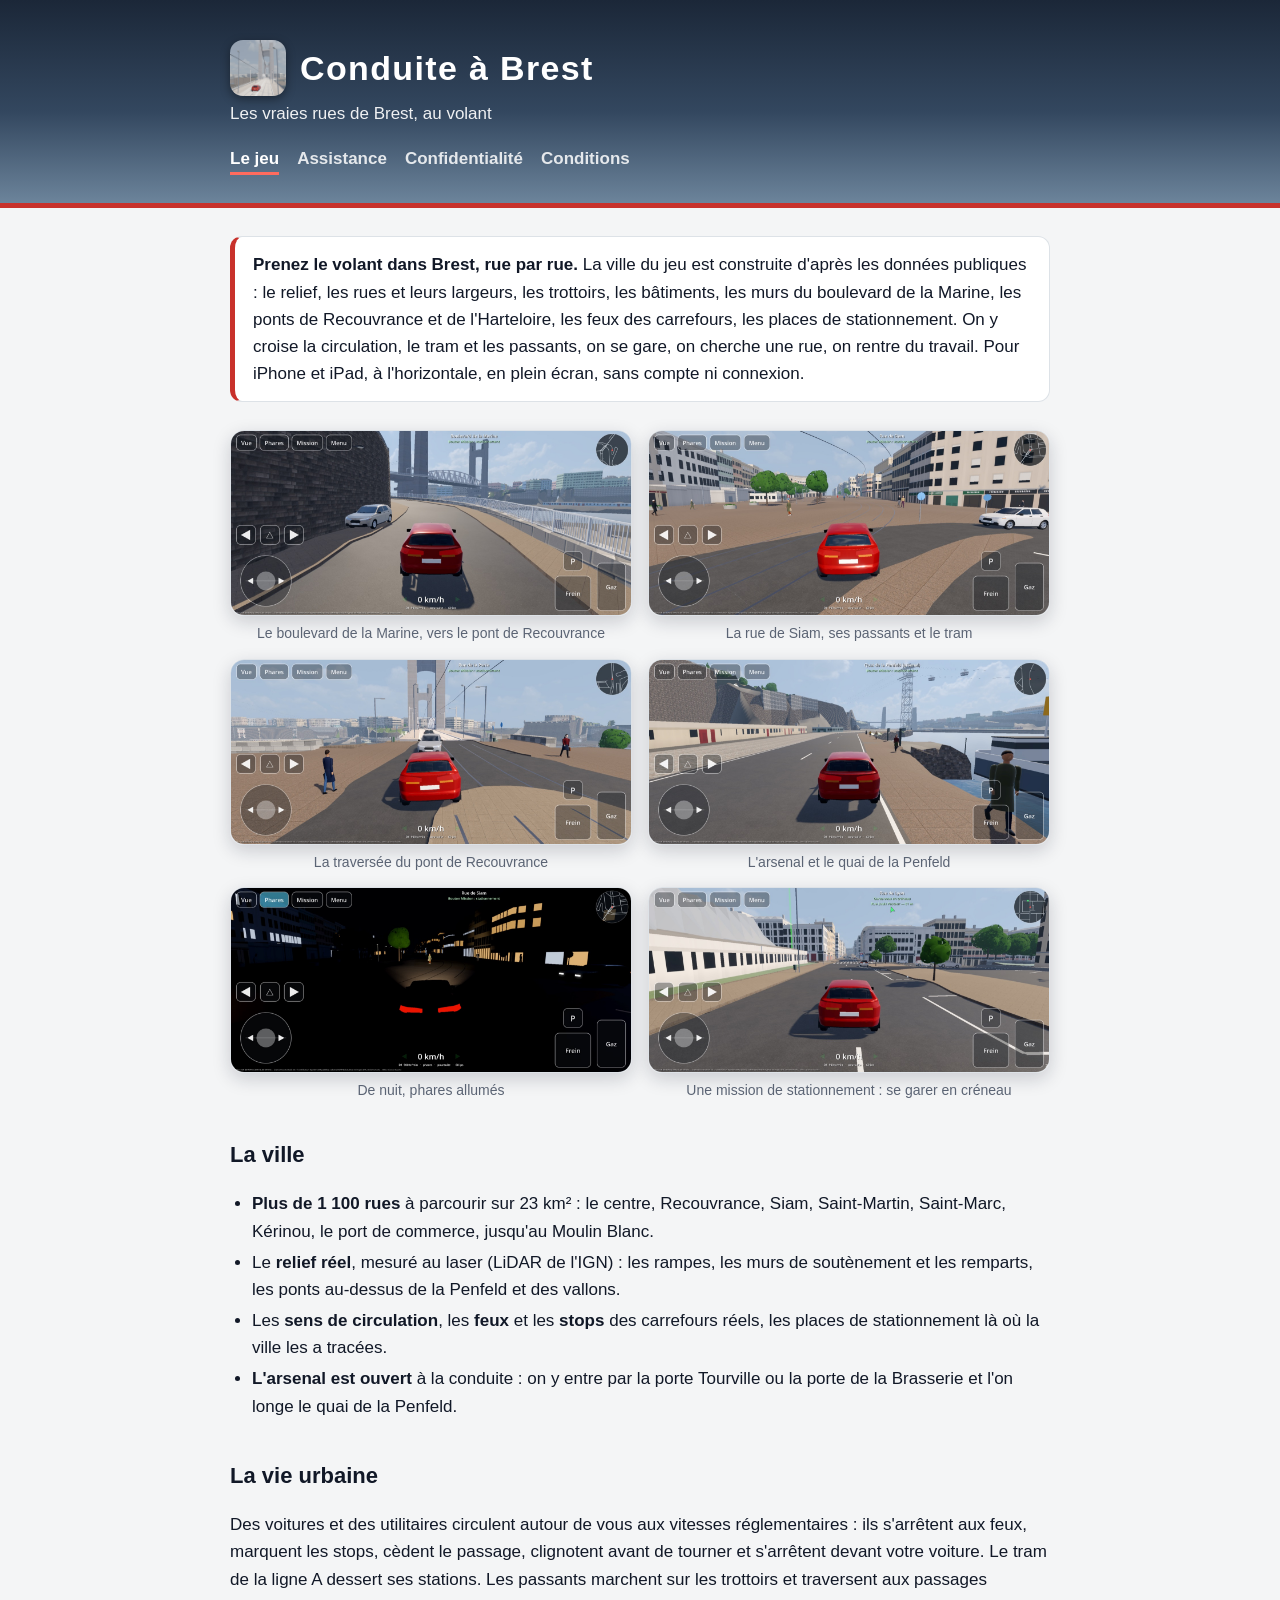
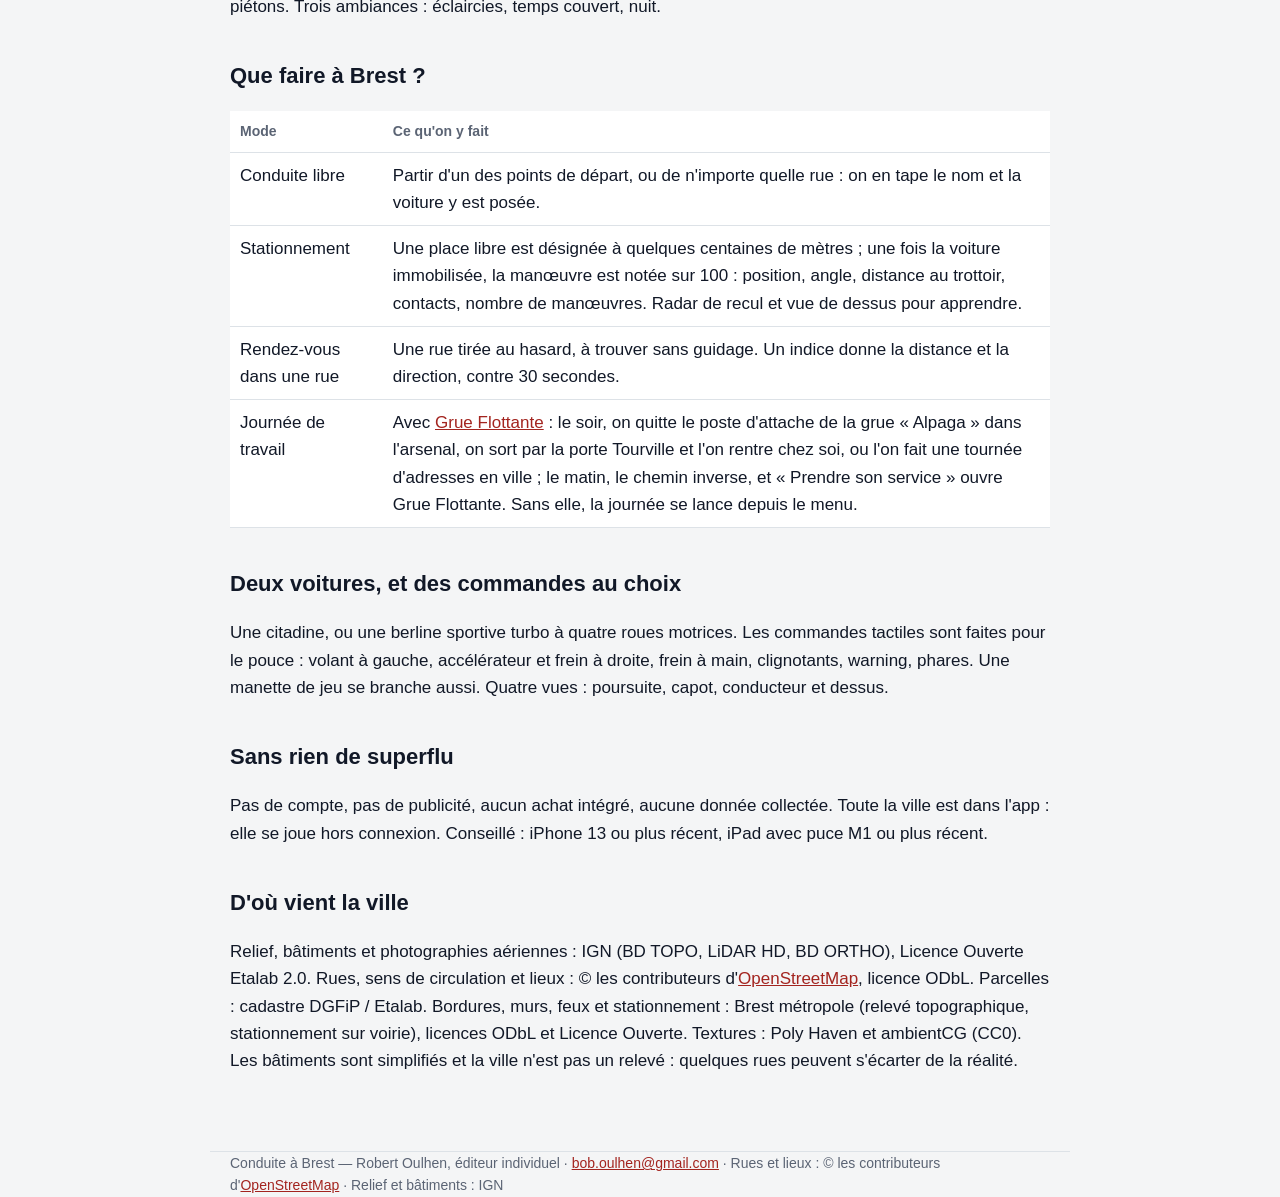
==== index.html @ 37d0cf68 "Site de Conduite à Brest : présentation, assistance, confidentialité, conditions Co-Authored-By: Cla" ====
<!doctype html>
<html lang="fr">
<head>
<meta charset="utf-8">
<meta name="viewport" content="width=device-width, initial-scale=1">
<title>Conduite à Brest — rouler dans les vraies rues de Brest, pour iPhone et iPad</title>
<meta name="description" content="Conduite à Brest : roulez dans les vraies rues de Brest, du boulevard de la Marine à Saint-Marc et au Moulin Blanc, avec la circulation, les feux, le tram et les passants. Créneaux notés, rendez-vous dans une rue, journée de travail avec Grue Flottante. Pour iPhone et iPad, sans compte ni connexion.">
<link rel="icon" href="images/icone.png">
<link rel="apple-touch-icon" href="images/icone.png">
<link rel="stylesheet" href="style.css">
</head>
<body>
<header class="bandeau">
  <div class="dedans">
    <h1><img class="icone" src="images/icone.png" alt="" width="56" height="56">Conduite à Brest</h1>
    <p class="accroche">Les vraies rues de Brest, au volant</p>
    <nav>
      <a href="index.html" aria-current="page">Le jeu</a>
      <a href="assistance.html">Assistance</a>
      <a href="confidentialite.html">Confidentialité</a>
      <a href="conditions.html">Conditions</a>
    </nav>
  </div>
</header>
<main class="dedans">
  <div class="encadre">
    <p><strong>Prenez le volant dans Brest, rue par rue.</strong> La ville du jeu est construite d'après les données
    publiques : le relief, les rues et leurs largeurs, les trottoirs, les bâtiments, les murs du boulevard de la
    Marine, les ponts de Recouvrance et de l'Harteloire, les feux des carrefours, les places de stationnement. On y
    croise la circulation, le tram et les passants, on se gare, on cherche une rue, on rentre du travail. Pour
    iPhone et iPad, à l'horizontale, en plein écran, sans compte ni connexion.</p>
  </div>

  <div class="galerie">
    <figure><img src="images/boulevard-de-la-marine.jpg" alt="La voiture rouge monte le boulevard de la Marine le long du grand mur des remparts ; au fond, le pont de Recouvrance et la Penfeld." width="1400" height="644">
      <figcaption>Le boulevard de la Marine, vers le pont de Recouvrance</figcaption></figure>
    <figure><img src="images/rue-de-siam.jpg" alt="Le bas de la rue de Siam : passants sur la place, voies du tram, immeubles de la Reconstruction." loading="lazy" width="1400" height="644">
      <figcaption>La rue de Siam, ses passants et le tram</figcaption></figure>
    <figure><img src="images/pont-de-recouvrance.jpg" alt="Sur le pont de Recouvrance, derrière une voiture, entre les deux pylônes ; au loin, la rive droite." loading="lazy" width="1400" height="644">
      <figcaption>La traversée du pont de Recouvrance</figcaption></figure>
    <figure><img src="images/arsenal.jpg" alt="Le quai de la Penfeld dans l'arsenal : la route le long de l'eau, la muraille, le téléphérique et le pont de Recouvrance au loin." loading="lazy" width="1400" height="644">
      <figcaption>L'arsenal et le quai de la Penfeld</figcaption></figure>
    <figure><img src="images/nuit.jpg" alt="La rue de Siam de nuit : fenêtres éclairées, passants, la route éclairée par les phares." loading="lazy" width="1400" height="644">
      <figcaption>De nuit, phares allumés</figcaption></figure>
    <figure><img src="images/stationnement.jpg" alt="Rue de Lyon : une mission de stationnement, « Garez-vous en créneau », la flèche verte indique la place à 155 m." loading="lazy" width="1400" height="644">
      <figcaption>Une mission de stationnement : se garer en créneau</figcaption></figure>
  </div>

  <h2>La ville</h2>
  <ul>
    <li><strong>Plus de 1 100 rues</strong> à parcourir sur 23 km² : le centre, Recouvrance, Siam, Saint-Martin,
    Saint-Marc, Kérinou, le port de commerce, jusqu'au Moulin Blanc.</li>
    <li>Le <strong>relief réel</strong>, mesuré au laser (LiDAR de l'IGN) : les rampes, les murs de soutènement et
    les remparts, les ponts au-dessus de la Penfeld et des vallons.</li>
    <li>Les <strong>sens de circulation</strong>, les <strong>feux</strong> et les <strong>stops</strong> des
    carrefours réels, les places de stationnement là où la ville les a tracées.</li>
    <li><strong>L'arsenal est ouvert</strong> à la conduite : on y entre par la porte Tourville ou la porte de la
    Brasserie et l'on longe le quai de la Penfeld.</li>
  </ul>

  <h2>La vie urbaine</h2>
  <p>Des voitures et des utilitaires circulent autour de vous aux vitesses réglementaires : ils s'arrêtent aux
  feux, marquent les stops, cèdent le passage, clignotent avant de tourner et s'arrêtent devant votre voiture. Le
  tram de la ligne A dessert ses stations. Les passants marchent sur les trottoirs et traversent aux passages
  piétons. Trois ambiances : éclaircies, temps couvert, nuit.</p>

  <h2>Que faire à Brest ?</h2>
  <table>
    <tr><th>Mode</th><th>Ce qu'on y fait</th></tr>
    <tr><td>Conduite libre</td><td>Partir d'un des points de départ, ou de n'importe quelle rue : on en tape le nom et
    la voiture y est posée.</td></tr>
    <tr><td>Stationnement</td><td>Une place libre est désignée à quelques centaines de mètres ; une fois la voiture
    immobilisée, la manœuvre est notée sur 100 : position, angle, distance au trottoir, contacts, nombre de
    manœuvres. Radar de recul et vue de dessus pour apprendre.</td></tr>
    <tr><td>Rendez-vous dans une rue</td><td>Une rue tirée au hasard, à trouver sans guidage. Un indice donne la
    distance et la direction, contre 30 secondes.</td></tr>
    <tr><td>Journée de travail</td><td>Avec <a href="https://boboul-cloud.github.io/grueflottante/">Grue Flottante</a> :
    le soir, on quitte le poste d'attache de la grue « Alpaga » dans l'arsenal, on sort par la porte Tourville et
    l'on rentre chez soi, ou l'on fait une tournée d'adresses en ville ; le matin, le chemin inverse, et « Prendre
    son service » ouvre Grue Flottante. Sans elle, la journée se lance depuis le menu.</td></tr>
  </table>

  <h2>Deux voitures, et des commandes au choix</h2>
  <p>Une citadine, ou une berline sportive turbo à quatre roues motrices. Les commandes tactiles sont faites pour
  le pouce : volant à gauche, accélérateur et frein à droite, frein à main, clignotants, warning, phares. Une
  manette de jeu se branche aussi. Quatre vues : poursuite, capot, conducteur et dessus.</p>

  <h2>Sans rien de superflu</h2>
  <p>Pas de compte, pas de publicité, aucun achat intégré, aucune donnée collectée. Toute la ville est dans l'app :
  elle se joue hors connexion. Conseillé : iPhone 13 ou plus récent, iPad avec puce M1 ou plus récent.</p>

  <h2>D'où vient la ville</h2>
  <p>Relief, bâtiments et photographies aériennes : IGN (BD TOPO, LiDAR HD, BD ORTHO), Licence Ouverte Etalab 2.0.
  Rues, sens de circulation et lieux : © les contributeurs d'<a href="https://www.openstreetmap.org/copyright">OpenStreetMap</a>,
  licence ODbL. Parcelles : cadastre DGFiP / Etalab. Bordures, murs, feux et stationnement : Brest métropole
  (relevé topographique, stationnement sur voirie), licences ODbL et Licence Ouverte. Textures : Poly Haven et
  ambientCG (CC0). Les bâtiments sont simplifiés et la ville n'est pas un relevé : quelques rues peuvent s'écarter
  de la réalité.</p>
</main>
<footer class="dedans">Conduite à Brest — Robert Oulhen, éditeur individuel · <a href="mailto:bob.oulhen@gmail.com">bob.oulhen@gmail.com</a> · Rues et lieux : © les contributeurs d'<a href="https://www.openstreetmap.org/copyright">OpenStreetMap</a> · Relief et bâtiments : IGN</footer>
</body>
</html>
---- style.css ----
:root { --encre: #111827; --doux: #5b6474; --fond: #f4f5f6; --carte: #ffffff; --trait: #dde2e7;
        --rouge: #c8312b; --lien: #a3241f; }
@media (prefers-color-scheme: dark) {
  :root { --encre: #e8eaed; --doux: #8d96a3; --fond: #0c1118; --carte: #151c26; --trait: #273241;
          --rouge: #e5534b; --lien: #ff8a80; }
}
* { box-sizing: border-box; }
body { margin: 0; background: var(--fond); color: var(--encre);
       font: 17px/1.6 -apple-system, BlinkMacSystemFont, "Segoe UI", sans-serif; }
/* Le bandeau reprend le ciel de l'icône : le gris-bleu de la rade au-dessus du pont de Recouvrance. */
.bandeau { background: linear-gradient(180deg, #1b2738 0%, #33475f 55%, #6c849b 100%);
           color: #fff; padding: 40px 0 28px; border-bottom: 5px solid var(--rouge); }
.dedans { max-width: 860px; margin: 0 auto; padding: 0 20px; }
h1 { margin: 0; font-size: 34px; letter-spacing: .04em; display: flex; align-items: center; gap: 14px; }
.icone { width: 56px; height: 56px; border-radius: 13px; box-shadow: 0 3px 10px rgba(0,0,0,.4); flex: none; }
.accroche { margin: 4px 0 18px; opacity: .92; }
nav { display: flex; gap: 18px; flex-wrap: wrap; }
nav a { color: #fff; text-decoration: none; font-weight: 600; opacity: .85; }
nav a[aria-current="page"] { opacity: 1; border-bottom: 3px solid #ff6b5e; }
main.dedans { padding-top: 28px; padding-bottom: 60px; }
h2 { margin-top: 38px; font-size: 22px; }
h3 { margin-bottom: 4px; font-size: 18px; }
h3 + p { margin-top: 0; }
a { color: var(--lien); }
.date { color: var(--doux); font-size: 14px; }
.encadre { background: var(--carte); border: 1px solid var(--trait); border-left: 5px solid var(--rouge);
           border-radius: 12px; padding: 14px 18px; }
.encadre h3 { margin: 0 0 6px; }
.encadre p { margin: 0; }
.encadre p + p { margin-top: 8px; }
ul { padding-left: 22px; }
li { margin: 4px 0; }
table { width: 100%; border-collapse: collapse; margin: 12px 0; background: var(--carte); }
th, td { text-align: left; padding: 9px 10px; border-bottom: 1px solid var(--trait); vertical-align: top; }
th { font-size: 14px; color: var(--doux); }
kbd { font: 14px ui-monospace, Menlo, monospace; border: 1px solid var(--trait); border-radius: 5px; padding: 0 5px;
      background: var(--carte); }
footer { color: var(--doux); font-size: 14px; border-top: 1px solid var(--trait); padding: 18px 20px 40px; }
/* Le jeu se joue à l'horizontale : deux captures par rangée, une seule sur un téléphone. */
.galerie { display: grid; grid-template-columns: repeat(2, 1fr); gap: 16px; margin: 28px 0 8px; }
.galerie figure { margin: 0; text-align: center; }
.galerie img { width: 100%; height: auto; display: block; border-radius: 14px; border: 1px solid var(--trait);
               box-shadow: 0 6px 18px rgba(16,22,42,.18); }
figcaption { margin-top: 8px; font-size: 14px; color: var(--doux); line-height: 1.3; }
@media (max-width: 620px) {
  .galerie { grid-template-columns: 1fr; }
  h1 { font-size: 28px; }
  .icone { width: 46px; height: 46px; border-radius: 11px; }
}
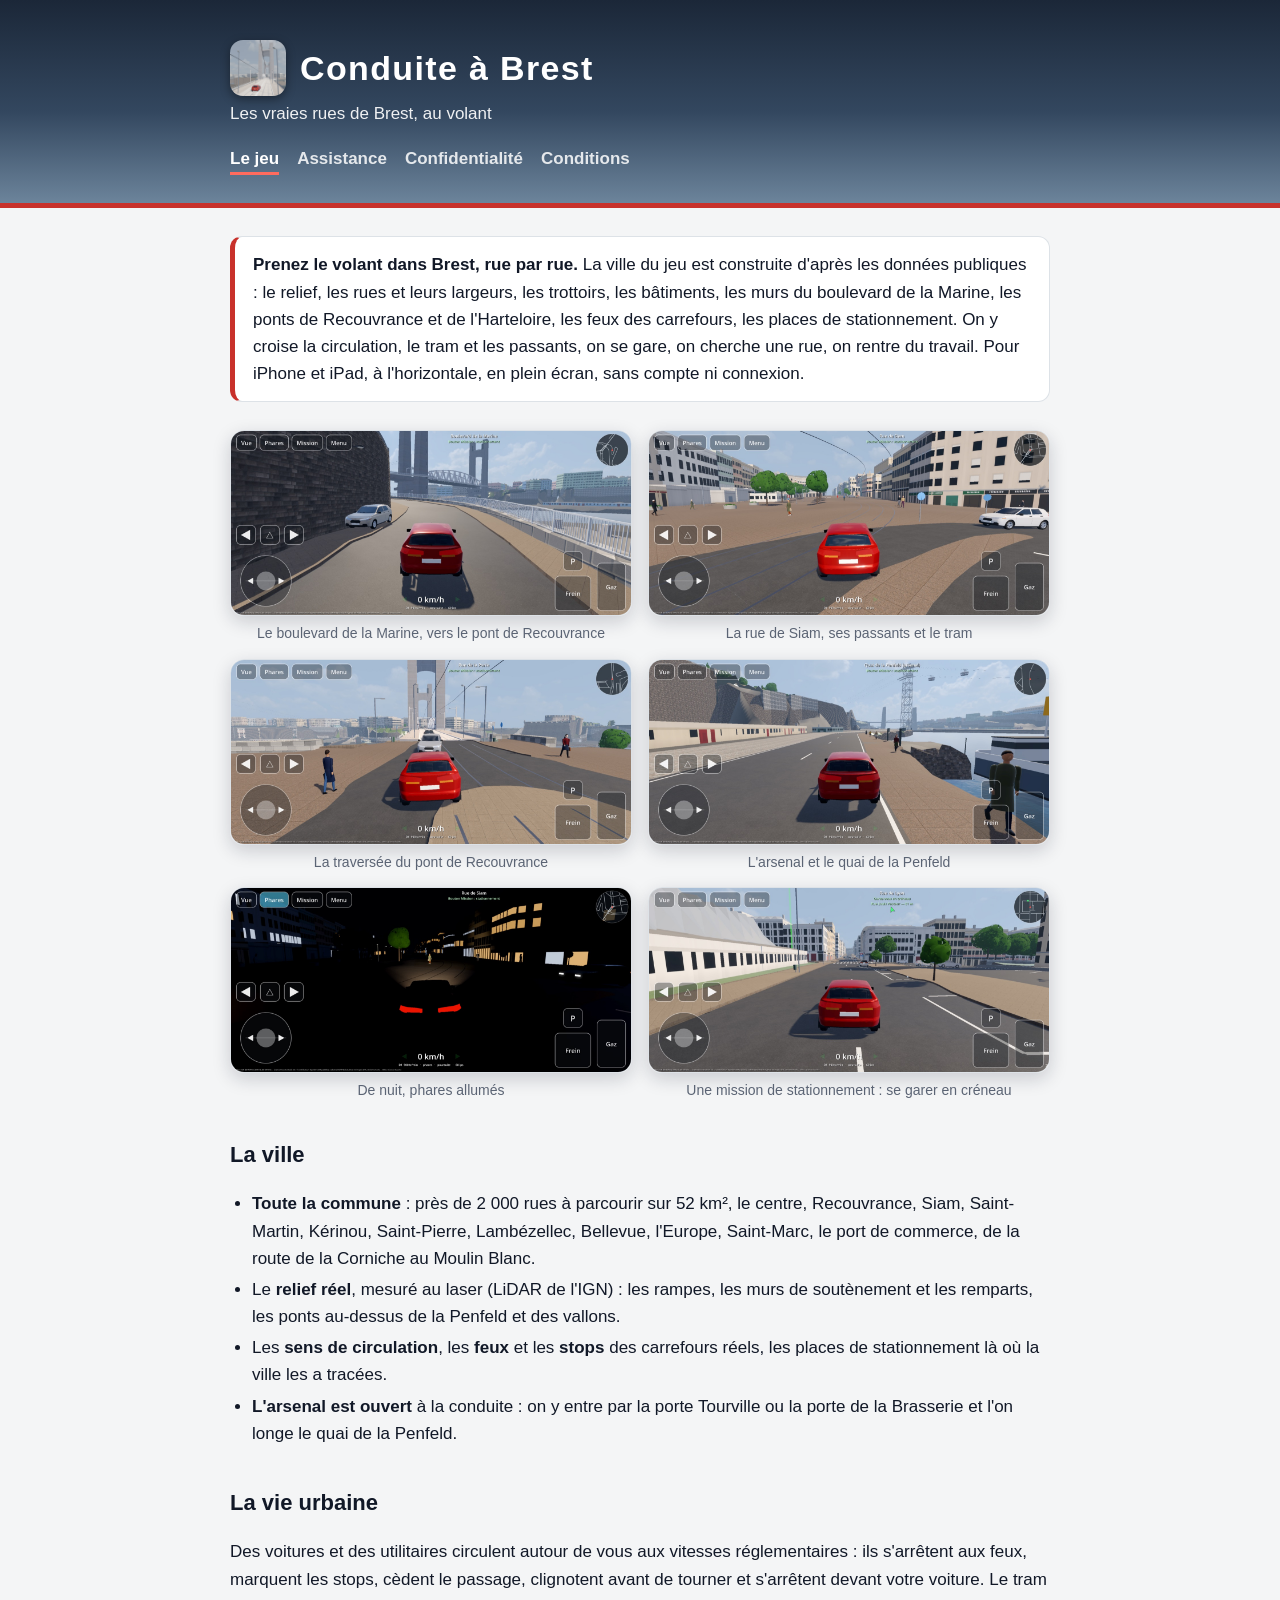
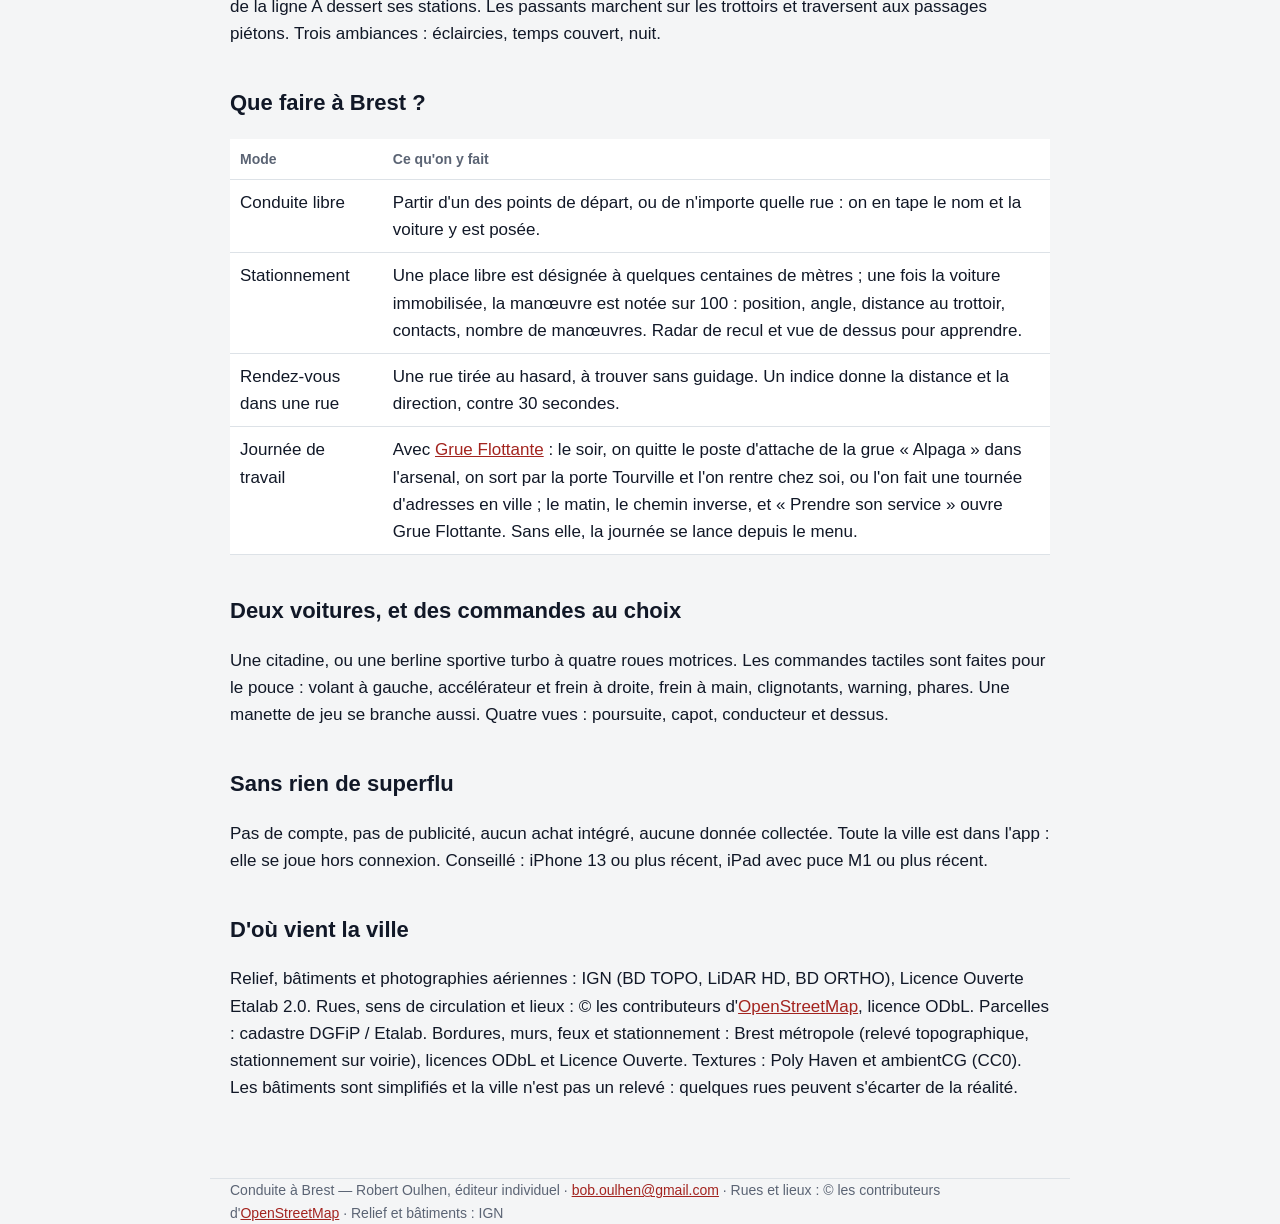
==== commit 33e6da11: "Accueil : toute la commune de Brest (près de 2 000 rues sur 52 km²) La ville du jeu couvre désormais" ====
--- a/index.html
+++ b/index.html
@@ -4,7 +4,7 @@
 <meta charset="utf-8">
 <meta name="viewport" content="width=device-width, initial-scale=1">
 <title>Conduite à Brest — rouler dans les vraies rues de Brest, pour iPhone et iPad</title>
-<meta name="description" content="Conduite à Brest : roulez dans les vraies rues de Brest, du boulevard de la Marine à Saint-Marc et au Moulin Blanc, avec la circulation, les feux, le tram et les passants. Créneaux notés, rendez-vous dans une rue, journée de travail avec Grue Flottante. Pour iPhone et iPad, sans compte ni connexion.">
+<meta name="description" content="Conduite à Brest : roulez dans les vraies rues de toute la commune de Brest, de la route de la Corniche à Saint-Marc et au Moulin Blanc, avec la circulation, les feux, le tram et les passants. Créneaux notés, rendez-vous dans une rue, journée de travail avec Grue Flottante. Pour iPhone et iPad, sans compte ni connexion.">
 <link rel="icon" href="images/icone.png">
 <link rel="apple-touch-icon" href="images/icone.png">
 <link rel="stylesheet" href="style.css">
@@ -48,8 +48,9 @@
 
   <h2>La ville</h2>
   <ul>
-    <li><strong>Plus de 1 100 rues</strong> à parcourir sur 23 km² : le centre, Recouvrance, Siam, Saint-Martin,
-    Saint-Marc, Kérinou, le port de commerce, jusqu'au Moulin Blanc.</li>
+    <li><strong>Toute la commune</strong> : près de 2 000 rues à parcourir sur 52 km², le centre, Recouvrance,
+    Siam, Saint-Martin, Kérinou, Saint-Pierre, Lambézellec, Bellevue, l'Europe, Saint-Marc, le port de commerce,
+    de la route de la Corniche au Moulin Blanc.</li>
     <li>Le <strong>relief réel</strong>, mesuré au laser (LiDAR de l'IGN) : les rampes, les murs de soutènement et
     les remparts, les ponts au-dessus de la Penfeld et des vallons.</li>
     <li>Les <strong>sens de circulation</strong>, les <strong>feux</strong> et les <strong>stops</strong> des
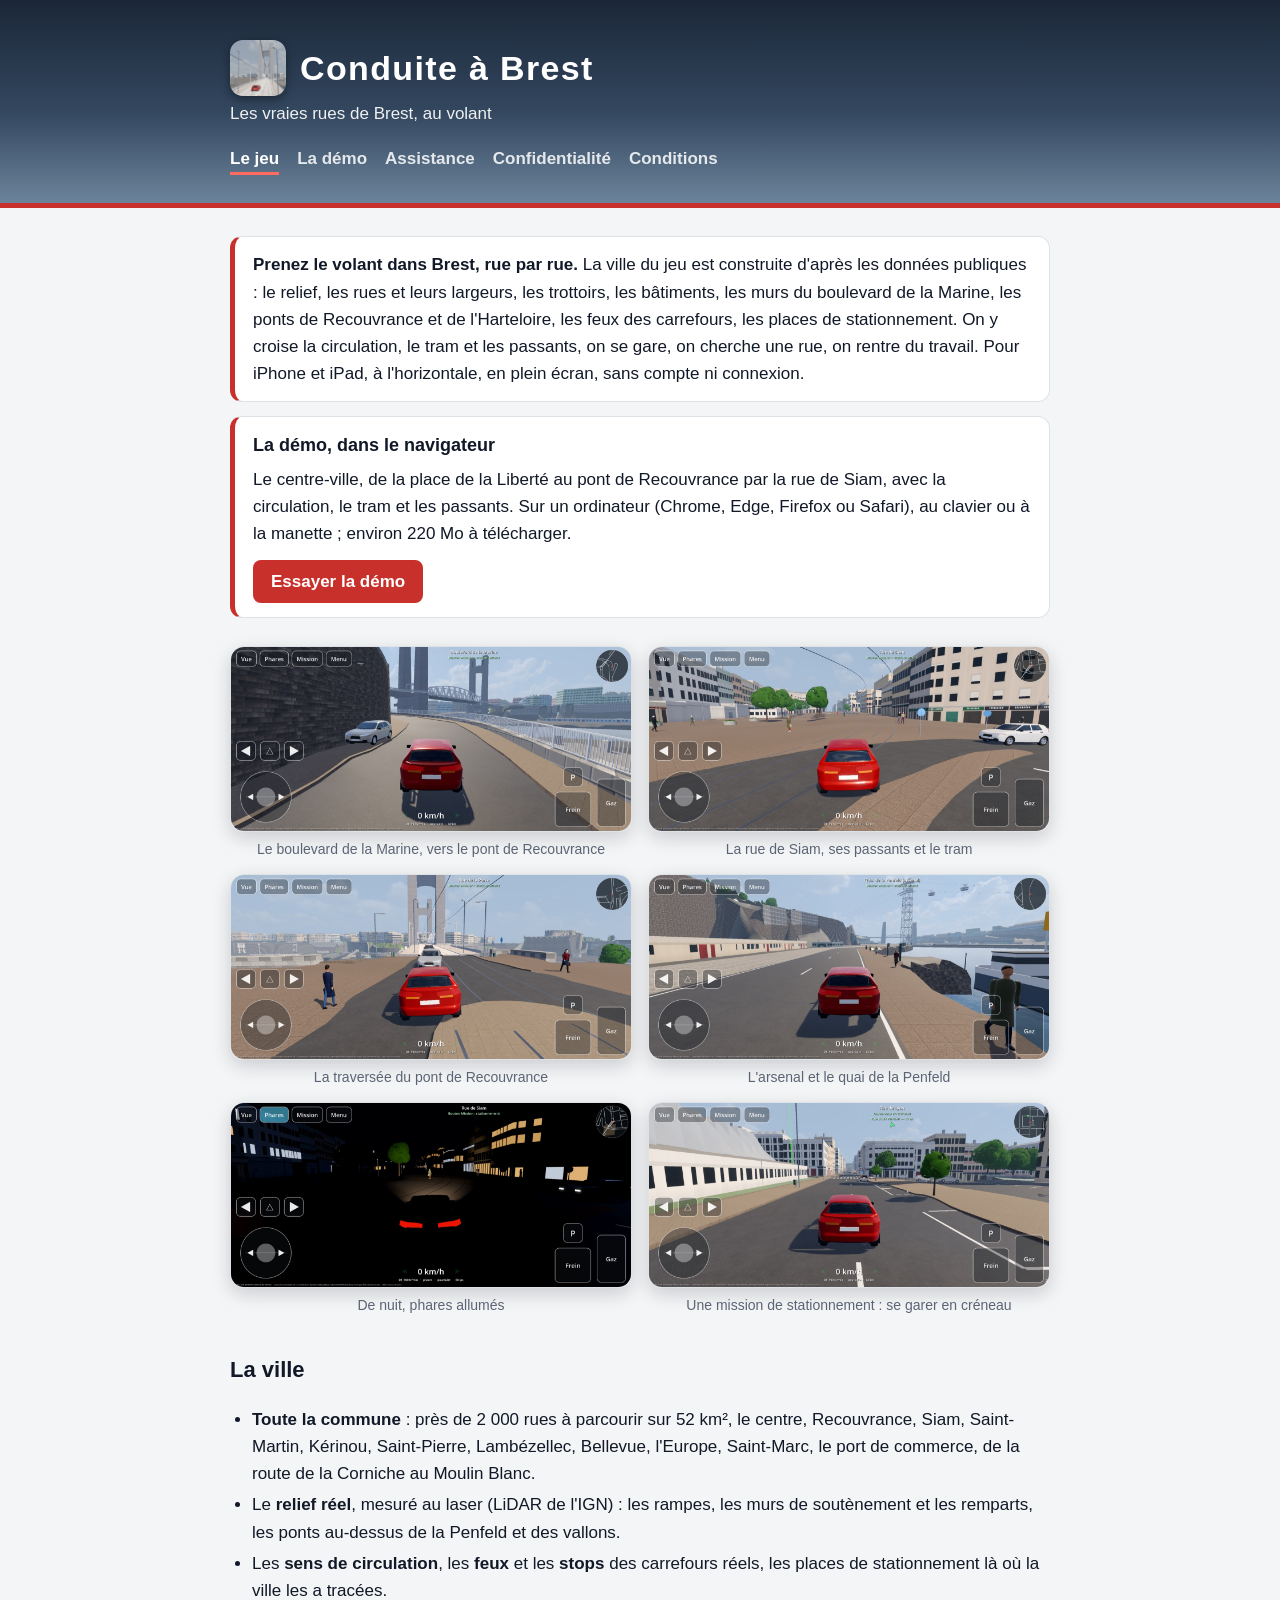
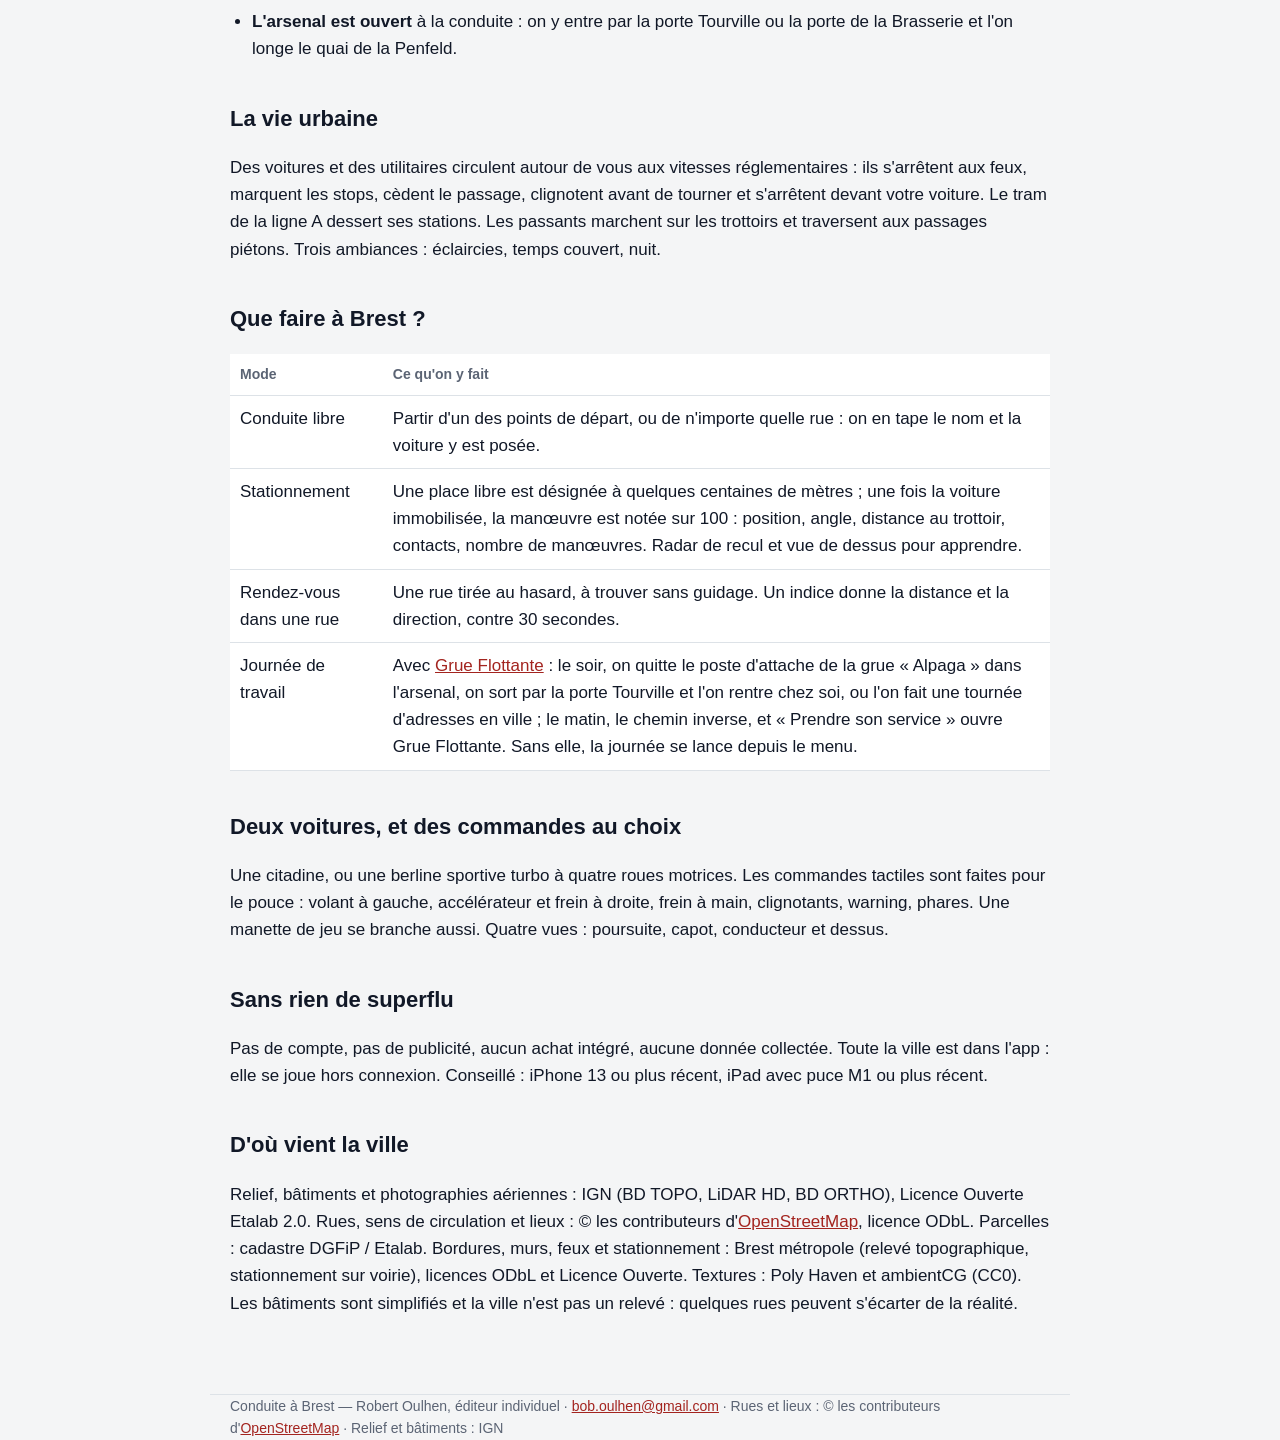
==== commit f29491ed: "La démo dans le navigateur : le centre-ville de Brest - demo/ : Conduite à Brest pour le Web (Godot " ====
--- a/index.html
+++ b/index.html
@@ -16,6 +16,7 @@
     <p class="accroche">Les vraies rues de Brest, au volant</p>
     <nav>
       <a href="index.html" aria-current="page">Le jeu</a>
+      <a href="demo/">La démo</a>
       <a href="assistance.html">Assistance</a>
       <a href="confidentialite.html">Confidentialité</a>
       <a href="conditions.html">Conditions</a>
@@ -29,6 +30,14 @@
     Marine, les ponts de Recouvrance et de l'Harteloire, les feux des carrefours, les places de stationnement. On y
     croise la circulation, le tram et les passants, on se gare, on cherche une rue, on rentre du travail. Pour
     iPhone et iPad, à l'horizontale, en plein écran, sans compte ni connexion.</p>
+  </div>
+
+  <div class="encadre">
+    <h3>La démo, dans le navigateur</h3>
+    <p>Le centre-ville, de la place de la Liberté au pont de Recouvrance par la rue de Siam, avec la circulation, le
+    tram et les passants. Sur un ordinateur (Chrome, Edge, Firefox ou Safari), au clavier ou à la manette ; environ
+    220 Mo à télécharger.</p>
+    <p><a class="bouton" href="demo/">Essayer la démo</a></p>
   </div>
 
   <div class="galerie">
--- a/style.css
+++ b/style.css
@@ -28,6 +28,9 @@
 .encadre h3 { margin: 0 0 6px; }
 .encadre p { margin: 0; }
 .encadre p + p { margin-top: 8px; }
+.encadre + .encadre { margin-top: 14px; }
+.bouton { display: inline-block; margin-top: 4px; padding: 8px 18px; border-radius: 8px; background: var(--rouge);
+          color: #fff; font-weight: 600; text-decoration: none; }
 ul { padding-left: 22px; }
 li { margin: 4px 0; }
 table { width: 100%; border-collapse: collapse; margin: 12px 0; background: var(--carte); }
